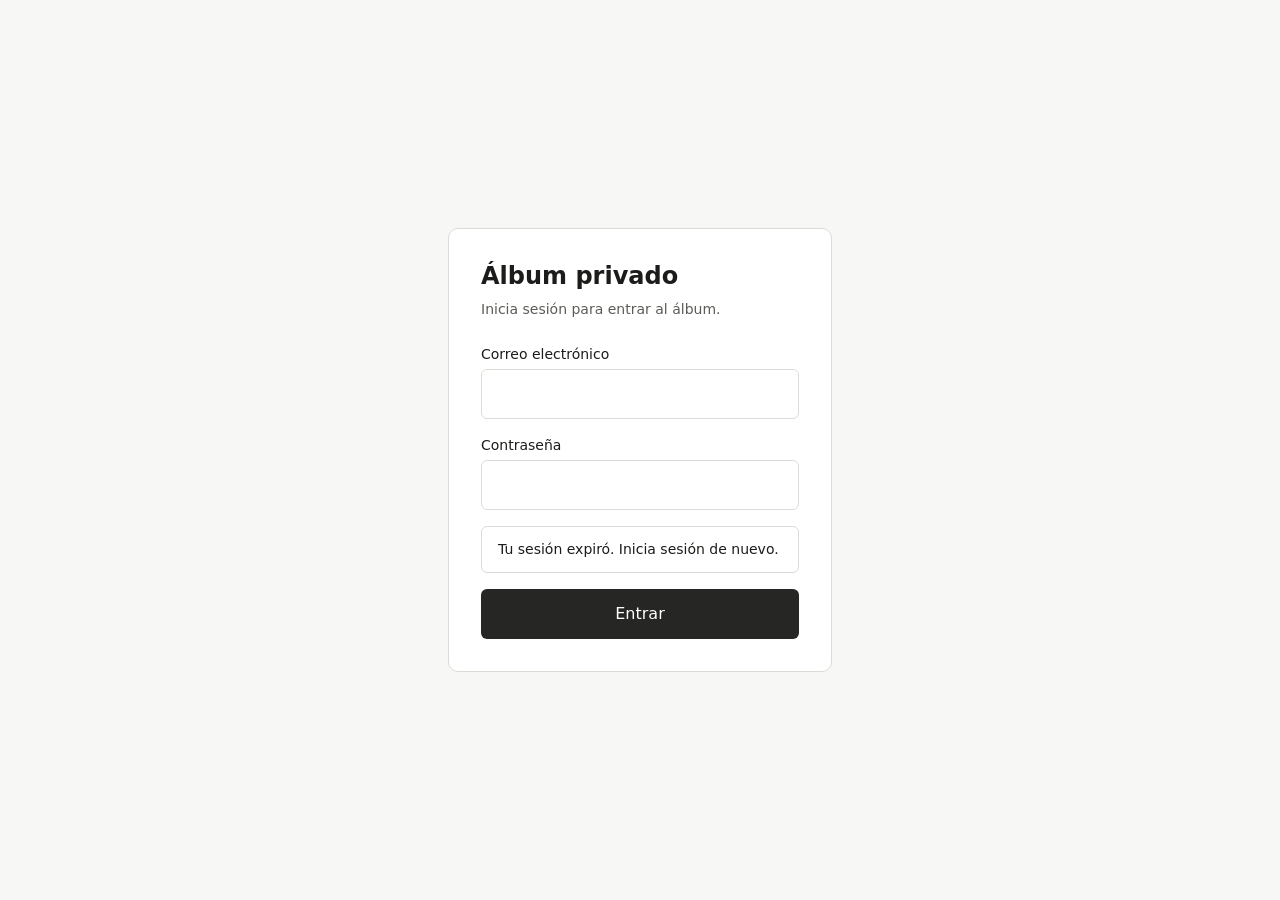
==== album.html @ 5a41624a "261112 Inicializacion del servidor, primera prueba publica." ====
<!DOCTYPE html>
<html lang="es">
  <head>
    <meta charset="UTF-8" />
    <meta name="viewport" content="width=device-width, initial-scale=1.0" />
    <meta name="robots" content="noindex, nofollow" />
    <meta name="referrer" content="no-referrer" />
    <!--
      Reemplaza https://TU-PROYECTO.supabase.co por la Project URL real de tu proyecto Supabase.
      Nota: <meta http-equiv="Content-Security-Policy"> no soporta directivas como frame-ancestors,
      report-uri ni sandbox; el control de embed en iframes requiere cabeceras HTTP del servidor.
    -->
    <meta
      http-equiv="Content-Security-Policy"
      content="default-src 'none'; script-src 'self'; style-src 'self'; img-src 'self' https://qarraqwopmytcnfwlcmv.supabase.co blob: data:; connect-src https://qarraqwopmytcnfwlcmv.supabase.co; font-src 'self'; form-action 'self'; base-uri 'self'; object-src 'none';"
    />
    <title>Álbum privado</title>
    <link rel="stylesheet" href="css/base.css" />
    <script src="js/vendor/supabase.js" defer></script>
    <script type="module" src="js/gallery.js"></script>
  </head>
  <body>
    <!-- Oculto por defecto hasta verificar sesión; la seguridad real la impone RLS en Supabase. -->
    <div id="album-shell" class="album-shell" hidden>
      <header class="site-header">
        <div class="site-header-inner">
          <h1 class="site-title">Álbum</h1>
          <button id="logout-button" type="button" class="btn btn-secondary">
            Cerrar sesión
          </button>
        </div>

        <nav id="section-nav" class="section-nav" aria-label="Secciones del álbum" hidden>
          <ul id="section-nav-list" class="section-nav-list"></ul>
        </nav>
      </header>

      <main class="album-main">
        <div id="album-status-bar" class="album-status-bar" hidden>
          <p
            id="album-status"
            class="status-message"
            role="status"
            aria-live="polite"
            aria-atomic="true"
          ></p>
          <button id="retry-button" type="button" class="btn btn-secondary" hidden>
            Reintentar
          </button>
        </div>

        <div id="album-sections" class="album-sections"></div>
      </main>

      <footer class="site-footer">
        <p>Álbum privado</p>
      </footer>
    </div>

    <dialog id="lightbox" class="lightbox" aria-label="Visor de foto">
      <div id="lightbox-shell" class="lightbox-shell">
        <div class="lightbox-topbar">
          <p id="lightbox-counter" class="lightbox-counter" aria-live="polite"></p>
          <button
            id="lightbox-close"
            type="button"
            class="btn btn-lightbox"
            aria-label="Cerrar visor"
          >
            Cerrar
          </button>
        </div>

        <div id="lightbox-stage" class="lightbox-stage">
          <figure class="lightbox-figure">
            <p id="lightbox-loading" class="lightbox-loading" hidden>Cargando foto…</p>
            <img id="lightbox-image" class="lightbox-image" alt="" hidden />
            <figcaption id="lightbox-caption" class="lightbox-caption" hidden></figcaption>
          </figure>
        </div>

        <div class="lightbox-controls">
          <button
            id="lightbox-prev"
            type="button"
            class="btn btn-lightbox"
            aria-label="Foto anterior"
          >
            Anterior
          </button>
          <button
            id="lightbox-next"
            type="button"
            class="btn btn-lightbox"
            aria-label="Foto siguiente"
          >
            Siguiente
          </button>
        </div>
      </div>
    </dialog>
  </body>
</html>
---- css/base.css ----
/* Variables de diseño pensadas para personalizar la estética sin tocar la estructura */
:root {
  --color-bg: #f7f7f5;
  --color-surface: #ffffff;
  --color-text: #1c1c1a;
  --color-text-muted: #5c5c57;
  --color-border: #dcdcd6;
  --color-accent: #262624;
  --color-accent-text: #ffffff;
  --color-error: #9e1c1c;
  --color-error-bg: #fdf2f2;
  --color-error-border: #f2c6c6;
  --color-focus: #1d4ed8;
  --color-backdrop: rgba(15, 15, 14, 0.88);

  --font-sans: system-ui, -apple-system, BlinkMacSystemFont, "Segoe UI", Roboto, sans-serif;
  --text-sm: 0.875rem;
  --text-base: 1rem;
  --text-lg: 1.25rem;
  --text-xl: 1.5rem;

  --space-1: 0.25rem;
  --space-2: 0.5rem;
  --space-3: 0.75rem;
  --space-4: 1rem;
  --space-5: 1.5rem;
  --space-6: 2rem;

  --radius-sm: 0.375rem;
  --radius-md: 0.625rem;
  --max-width: 72rem;
  --transition-fast: 150ms ease;
}

*,
*::before,
*::after {
  box-sizing: border-box;
}

[hidden] {
  display: none !important;
}

html {
  font-family: var(--font-sans);
  font-size: 100%;
  line-height: 1.5;
  color: var(--color-text);
  background-color: var(--color-bg);
  -webkit-text-size-adjust: 100%;
}

body {
  margin: 0;
  min-height: 100dvh;
  display: flex;
  flex-direction: column;
}

img {
  display: block;
  max-width: 100%;
  height: auto;
}

button,
input {
  font: inherit;
  color: inherit;
}

:focus-visible {
  outline: 2px solid var(--color-focus);
  outline-offset: 2px;
}

.sr-only {
  position: absolute;
  width: 1px;
  height: 1px;
  padding: 0;
  margin: -1px;
  overflow: hidden;
  clip: rect(0, 0, 0, 0);
  white-space: nowrap;
  border: 0;
}

/* Botones base */
.btn {
  display: inline-flex;
  align-items: center;
  justify-content: center;
  gap: var(--space-2);
  padding: var(--space-3) var(--space-4);
  border: 1px solid transparent;
  border-radius: var(--radius-sm);
  font-weight: 500;
  cursor: pointer;
  transition: opacity var(--transition-fast), background-color var(--transition-fast);
}

.btn:disabled {
  opacity: 0.65;
  cursor: not-allowed;
}

.btn-primary {
  background-color: var(--color-accent);
  color: var(--color-accent-text);
}

.btn-primary:hover:not(:disabled) {
  opacity: 0.9;
}

.btn-secondary {
  background-color: var(--color-surface);
  border-color: var(--color-border);
  color: var(--color-text);
}

.btn-secondary:hover:not(:disabled) {
  background-color: var(--color-bg);
}

/* Mensajes de estado y error */
.status-message {
  margin: 0;
  padding: var(--space-3) var(--space-4);
  border-radius: var(--radius-sm);
  font-size: var(--text-sm);
  border: 1px solid var(--color-border);
  background-color: var(--color-surface);
}

.status-message.is-error {
  color: var(--color-error);
  background-color: var(--color-error-bg);
  border-color: var(--color-error-border);
}

/* Vista de login */
.login-page {
  flex: 1;
  display: grid;
  place-items: center;
  padding: var(--space-4);
}

.login-card {
  width: 100%;
  max-width: 24rem;
  padding: var(--space-6);
  background-color: var(--color-surface);
  border: 1px solid var(--color-border);
  border-radius: var(--radius-md);
}

.login-header {
  margin-bottom: var(--space-5);
}

.login-header h1 {
  margin: 0 0 var(--space-2);
  font-size: var(--text-xl);
  line-height: 1.25;
}

.login-header p {
  margin: 0;
  font-size: var(--text-sm);
  color: var(--color-text-muted);
}

.login-form {
  display: flex;
  flex-direction: column;
  gap: var(--space-4);
}

.field {
  display: flex;
  flex-direction: column;
  gap: var(--space-1);
}

.field label {
  font-size: var(--text-sm);
  font-weight: 500;
}

.field input {
  width: 100%;
  padding: var(--space-3);
  border: 1px solid var(--color-border);
  border-radius: var(--radius-sm);
  background-color: var(--color-surface);
}

/* Cabecera y navegación del álbum */
.album-shell {
  flex: 1;
  display: flex;
  flex-direction: column;
}

.site-header {
  background-color: var(--color-surface);
  border-bottom: 1px solid var(--color-border);
}

.site-header-inner {
  width: 100%;
  max-width: var(--max-width);
  margin: 0 auto;
  padding: var(--space-4);
  display: flex;
  flex-wrap: wrap;
  align-items: center;
  justify-content: space-between;
  gap: var(--space-3);
}

.site-title {
  margin: 0;
  font-size: var(--text-xl);
  line-height: 1.2;
}

.section-nav {
  width: 100%;
  max-width: var(--max-width);
  margin: 0 auto;
  padding: 0 var(--space-4) var(--space-3);
}

.section-nav-list {
  list-style: none;
  margin: 0;
  padding: 0;
  display: flex;
  flex-wrap: wrap;
  gap: var(--space-2);
}

.section-nav-link {
  display: inline-block;
  padding: var(--space-1) var(--space-3);
  border: 1px solid var(--color-border);
  border-radius: var(--radius-sm);
  font-size: var(--text-sm);
  color: var(--color-text);
  text-decoration: none;
  background-color: var(--color-bg);
}

.section-nav-link:hover {
  border-color: var(--color-text-muted);
}

/* Contenido principal de galería */
.album-main {
  flex: 1;
  width: 100%;
  max-width: var(--max-width);
  margin: 0 auto;
  padding: var(--space-5) var(--space-4) var(--space-6);
}

.album-status-bar {
  display: flex;
  flex-wrap: wrap;
  align-items: center;
  justify-content: space-between;
  gap: var(--space-3);
  margin-bottom: var(--space-5);
}

.album-sections {
  display: flex;
  flex-direction: column;
  gap: var(--space-6);
}

.album-section-title {
  margin: 0 0 var(--space-4);
  font-size: var(--text-lg);
  line-height: 1.3;
}

.section-empty {
  margin: 0;
  font-size: var(--text-sm);
  color: var(--color-text-muted);
}

.photo-grid {
  list-style: none;
  margin: 0;
  padding: 0;
  display: grid;
  grid-template-columns: repeat(auto-fill, minmax(9.5rem, 1fr));
  gap: var(--space-2);
}

@media (min-width: 40rem) {
  .photo-grid {
    grid-template-columns: repeat(auto-fill, minmax(13rem, 1fr));
    gap: var(--space-4);
  }
}

.photo-trigger {
  display: block;
  width: 100%;
  padding: 0;
  border: 0;
  border-radius: var(--radius-sm);
  overflow: hidden;
  background-color: var(--color-border);
  aspect-ratio: 4 / 3;
  cursor: pointer;
}

.photo-thumb {
  width: 100%;
  height: 100%;
  object-fit: cover;
  transition: transform var(--transition-fast);
}

.photo-trigger:hover .photo-thumb {
  transform: scale(1.02);
}

.site-footer {
  width: 100%;
  max-width: var(--max-width);
  margin: 0 auto;
  padding: var(--space-4);
  font-size: var(--text-sm);
  color: var(--color-text-muted);
  border-top: 1px solid var(--color-border);
}

/* Lightbox con <dialog> */
dialog.lightbox {
  width: 100%;
  max-width: 100%;
  height: 100%;
  max-height: 100%;
  margin: 0;
  padding: 0;
  border: 0;
  background: transparent;
  color: #ffffff;
}

dialog.lightbox[open] {
  display: flex;
  flex-direction: column;
}

dialog.lightbox::backdrop {
  background-color: var(--color-backdrop);
}

.lightbox-shell {
  flex: 1;
  min-height: 0;
  display: flex;
  flex-direction: column;
  padding: var(--space-3);
  gap: var(--space-3);
}

.lightbox-topbar {
  display: flex;
  align-items: center;
  justify-content: space-between;
  gap: var(--space-3);
}

.lightbox-counter {
  margin: 0;
  font-size: var(--text-sm);
}

.lightbox-stage {
  flex: 1;
  min-height: 0;
  display: grid;
  place-items: center;
  touch-action: pan-y;
}

.lightbox-figure {
  margin: 0;
  max-width: 100%;
  max-height: 100%;
  display: flex;
  flex-direction: column;
  align-items: center;
  justify-content: center;
  gap: var(--space-2);
}

.lightbox-image {
  max-width: 100%;
  max-height: calc(100dvh - 11rem);
  width: auto;
  height: auto;
  object-fit: contain;
  border-radius: var(--radius-sm);
}

.lightbox-caption {
  margin: 0;
  max-width: 42rem;
  text-align: center;
  font-size: var(--text-sm);
  color: #f3f3ef;
}

.lightbox-loading {
  margin: 0;
  font-size: var(--text-sm);
  color: #e4e4de;
}

.lightbox-controls {
  display: flex;
  align-items: center;
  justify-content: center;
  gap: var(--space-4);
}

.lightbox .btn-lightbox {
  min-width: 2.75rem;
  min-height: 2.75rem;
  background-color: rgba(255, 255, 255, 0.14);
  border-color: rgba(255, 255, 255, 0.28);
  color: #ffffff;
}

.lightbox .btn-lightbox:hover:not(:disabled) {
  background-color: rgba(255, 255, 255, 0.24);
}

@media (prefers-reduced-motion: reduce) {
  *,
  *::before,
  *::after {
    animation-duration: 0.01ms !important;
    animation-iteration-count: 1 !important;
    transition-duration: 0.01ms !important;
    scroll-behavior: auto !important;
  }
}
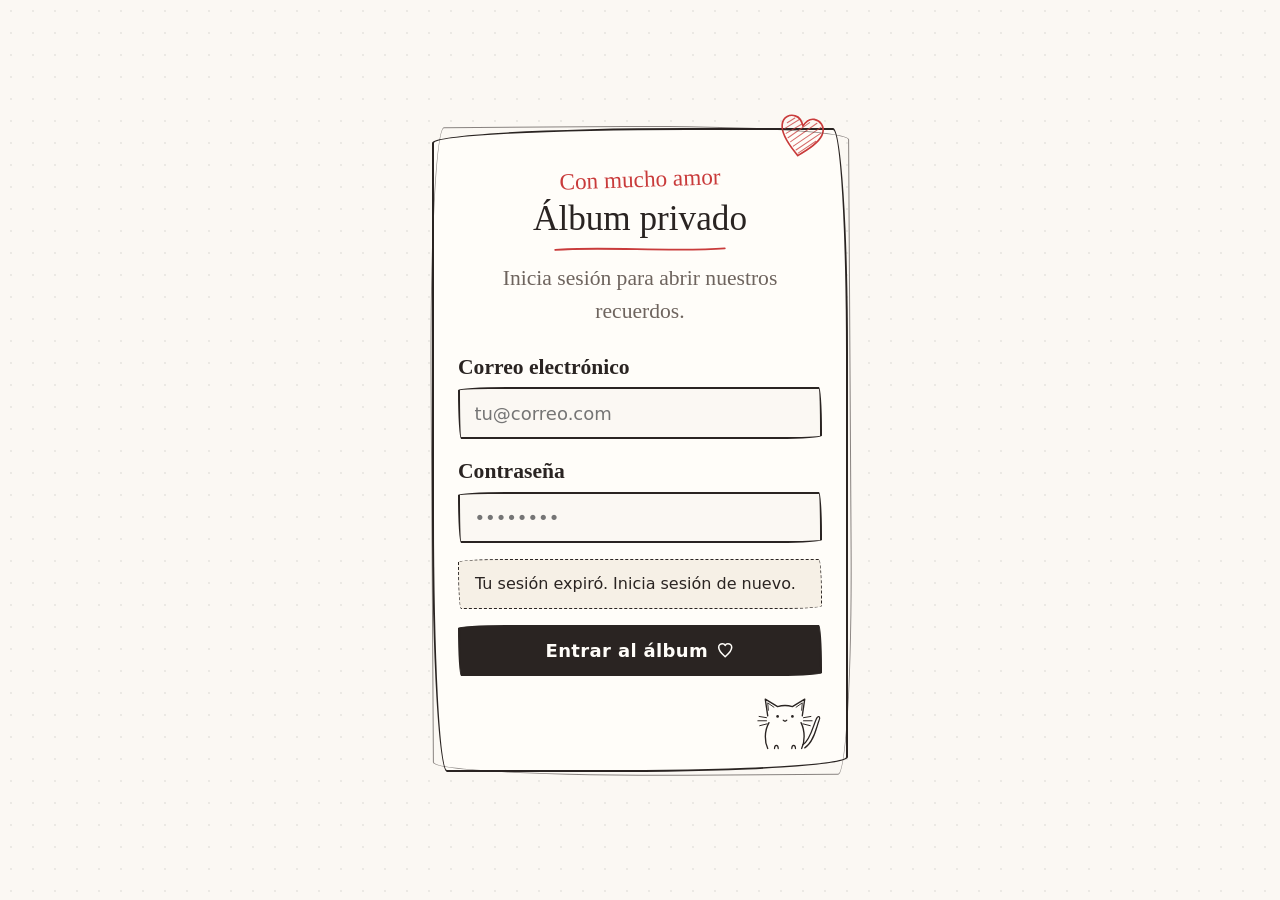
==== commit dff8bed1: "261112 Diseño general del proyecto terminado." ====
--- a/album.html
+++ b/album.html
@@ -6,57 +6,513 @@
     <meta name="robots" content="noindex, nofollow" />
     <meta name="referrer" content="no-referrer" />
     <!--
-      Reemplaza https://TU-PROYECTO.supabase.co por la Project URL real de tu proyecto Supabase.
       Nota: <meta http-equiv="Content-Security-Policy"> no soporta directivas como frame-ancestors,
       report-uri ni sandbox; el control de embed en iframes requiere cabeceras HTTP del servidor.
     -->
     <meta
       http-equiv="Content-Security-Policy"
-      content="default-src 'none'; script-src 'self'; style-src 'self'; img-src 'self' https://qarraqwopmytcnfwlcmv.supabase.co blob: data:; connect-src https://qarraqwopmytcnfwlcmv.supabase.co; font-src 'self'; form-action 'self'; base-uri 'self'; object-src 'none';"
+      content="default-src 'none'; script-src 'self'; style-src 'self' 'unsafe-inline' https://fonts.googleapis.com; img-src 'self' https://qarraqwopmytcnfwlcmv.supabase.co blob: data:; connect-src https://qarraqwopmytcnfwlcmv.supabase.co; font-src 'self' https://fonts.gstatic.com data:; form-action 'self'; base-uri 'self'; object-src 'none';"
     />
-    <title>Álbum privado</title>
+    <title>Con Amor para Catalina — Álbum privado</title>
+    <link rel="preconnect" href="https://fonts.googleapis.com" />
+    <link rel="preconnect" href="https://fonts.gstatic.com" crossorigin />
+    <link
+      href="https://fonts.googleapis.com/css2?family=Caveat:wght@500;600;700&family=Pacifico&family=Patrick+Hand&display=swap"
+      rel="stylesheet"
+    />
     <link rel="stylesheet" href="css/base.css" />
+    <link rel="shortcut icon" href="assets/Heart.ico" type="image/x-icon" />
     <script src="js/vendor/supabase.js" defer></script>
     <script type="module" src="js/gallery.js"></script>
   </head>
-  <body>
+  <body class="sketch-body">
     <!-- Oculto por defecto hasta verificar sesión; la seguridad real la impone RLS en Supabase. -->
     <div id="album-shell" class="album-shell" hidden>
-      <header class="site-header">
-        <div class="site-header-inner">
-          <h1 class="site-title">Álbum</h1>
-          <button id="logout-button" type="button" class="btn btn-secondary">
-            Cerrar sesión
-          </button>
+      <!-- =====================================================================
+           1. PANTALLA DE BIENVENIDA / MENSAJE INTERACTIVO (Boceto Izquierdo)
+           Haz clic o toca en cualquier parte para lanzar corazones y avanzar
+           ===================================================================== -->
+      <section
+        id="welcome-screen"
+        class="welcome-screen"
+        role="button"
+        tabindex="0"
+        aria-label="Con Amor para Catalina. Presiona donde sea para continuar al álbum"
+      >
+        <div id="welcome-frame" class="welcome-frame sketch-box">
+          <!-- Capa de partículas para los corazones al hacer clic -->
+          <div id="welcome-fx-layer" class="welcome-fx-layer" aria-hidden="true"></div>
+
+          <!-- Corazón rojo dibujado a mano con rayitas (esquina superior derecha del boceto) -->
+          <div class="welcome-heart-top" aria-hidden="true">
+            <svg class="sketch-heart-svg" viewBox="0 0 90 85" fill="none" xmlns="http://www.w3.org/2000/svg">
+              <path
+                d="M45 74C41 69 10 48 9 27C8 14 19 7 30 9C38 11 43 18 45 24C47 18 53 9 62 9C72 9 81 17 80 29C79 49 49 69 45 74Z"
+                stroke="currentColor"
+                stroke-width="2.6"
+                stroke-linecap="round"
+                stroke-linejoin="round"
+              />
+              <path
+                d="M16 22L28 11M14 31L36 12M17 39L42 18M21 46L55 13M26 52L67 13M32 58L74 18M37 64L76 28M42 69L70 43"
+                stroke="currentColor"
+                stroke-width="1.7"
+                stroke-linecap="round"
+                opacity="0.8"
+              />
+            </svg>
+          </div>
+
+          <!-- Texto central romántico tal como en el boceto -->
+          <div class="welcome-message">
+            <p class="welcome-greeting">Con Amor para</p>
+            <h1 class="welcome-name">Catalina</h1>
+            <p class="welcome-prompt">
+              <span class="welcome-prompt-dot" aria-hidden="true">✦</span>
+              presiona donde sea
+              <span class="welcome-prompt-dot" aria-hidden="true">✦</span>
+            </p>
+          </div>
+
+          <!-- Gatito dibujado a mano en la esquina inferior derecha (fiel al boceto) -->
+          <div class="welcome-cat-wrapper" aria-hidden="true">
+            <svg class="welcome-cat-svg" viewBox="0 0 160 155" fill="none" xmlns="http://www.w3.org/2000/svg">
+              <!-- Oreja izquierda y cabeza y oreja derecha -->
+              <path
+                d="M38 62L33 24L60 41C70 38 84 38 94 41L121 24L116 62"
+                stroke="currentColor"
+                stroke-width="2.5"
+                stroke-linecap="round"
+                stroke-linejoin="round"
+              />
+              <!-- Trazo interior de las orejas -->
+              <path d="M40 50L38 33L52 43" stroke="currentColor" stroke-width="1.8" stroke-linecap="round" />
+              <path d="M114 50L116 33L102 43" stroke="currentColor" stroke-width="1.8" stroke-linecap="round" />
+              <!-- Mechoncito superior -->
+              <path d="M74 39L77 34L80 39" stroke="currentColor" stroke-width="1.8" stroke-linecap="round" />
+              <!-- Ojos expresivos -->
+              <circle class="cat-eye" cx="60" cy="63" r="3" fill="currentColor" />
+              <circle class="cat-eye" cx="94" cy="63" r="3" fill="currentColor" />
+              <!-- Mejillas sonrojadas sutiles -->
+              <ellipse class="cat-blush" cx="51" cy="70" rx="5" ry="2.8" />
+              <ellipse class="cat-blush" cx="103" cy="70" rx="5" ry="2.8" />
+              <!-- Nariz y boquita de gato -->
+              <path
+                d="M74 68L77 71L80 68"
+                stroke="currentColor"
+                stroke-width="2.2"
+                stroke-linecap="round"
+                stroke-linejoin="round"
+              />
+              <path
+                d="M71 73C73.5 76 77 75 77 71C77 75 80.5 76 83 73"
+                stroke="currentColor"
+                stroke-width="2"
+                stroke-linecap="round"
+              />
+              <path d="M77 75L77 80" stroke="currentColor" stroke-width="1.6" stroke-linecap="round" />
+              <!-- Bigotes izquierda -->
+              <path
+                d="M38 64L18 60M37 70L15 71M39 76L21 82"
+                stroke="currentColor"
+                stroke-width="1.9"
+                stroke-linecap="round"
+              />
+              <!-- Bigotes derecha -->
+              <path
+                d="M116 64L136 60M117 70L139 71M115 76L133 82"
+                stroke="currentColor"
+                stroke-width="1.9"
+                stroke-linecap="round"
+              />
+              <!-- Pechito peludo -->
+              <path
+                d="M66 86L72 90L77 85L82 90L88 86"
+                stroke="currentColor"
+                stroke-width="1.7"
+                stroke-linecap="round"
+                stroke-linejoin="round"
+              />
+              <!-- Contorno del cuerpo sentado -->
+              <path
+                d="M42 78C30 96 31 122 38 140"
+                stroke="currentColor"
+                stroke-width="2.5"
+                stroke-linecap="round"
+              />
+              <path
+                d="M112 78C122 96 121 122 114 140"
+                stroke="currentColor"
+                stroke-width="2.5"
+                stroke-linecap="round"
+              />
+              <!-- Patitas delanteras (arquitos como en el boceto) -->
+              <path
+                d="M52 140C53 128 63 128 64 140"
+                stroke="currentColor"
+                stroke-width="2.3"
+                stroke-linecap="round"
+              />
+              <path
+                d="M90 140C91 128 101 128 102 140"
+                stroke="currentColor"
+                stroke-width="2.3"
+                stroke-linecap="round"
+              />
+              <!-- Cola levantada y curva a la derecha -->
+              <g class="cat-tail">
+                <path
+                  d="M116 132C134 120 137 82 146 66C150 59 156 63 152 72C145 88 141 124 120 138"
+                  stroke="currentColor"
+                  stroke-width="2.4"
+                  stroke-linecap="round"
+                  stroke-linejoin="round"
+                />
+              </g>
+            </svg>
+          </div>
         </div>
-
-        <nav id="section-nav" class="section-nav" aria-label="Secciones del álbum" hidden>
-          <ul id="section-nav-list" class="section-nav-list"></ul>
-        </nav>
-      </header>
-
-      <main class="album-main">
-        <div id="album-status-bar" class="album-status-bar" hidden>
-          <p
-            id="album-status"
-            class="status-message"
-            role="status"
-            aria-live="polite"
-            aria-atomic="true"
-          ></p>
-          <button id="retry-button" type="button" class="btn btn-secondary" hidden>
-            Reintentar
-          </button>
-        </div>
-
-        <div id="album-sections" class="album-sections"></div>
-      </main>
-
-      <footer class="site-footer">
-        <p>Álbum privado</p>
-      </footer>
+      </section>
+
+      <!-- =====================================================================
+           2. VISTA PRINCIPAL (DASHBOARD + GALERÍA - Boceto Derecho)
+           ===================================================================== -->
+      <div id="dashboard-view" class="dashboard-view" hidden>
+        <header class="site-header">
+          <div class="site-header-inner">
+            <div class="site-brand">
+              <span class="site-brand-heart" aria-hidden="true">♥</span>
+              <h1 class="site-title">Con Amor para Catalina</h1>
+            </div>
+
+            <div class="site-header-actions">
+              <button
+                id="btn-reopen-welcome"
+                type="button"
+                class="btn btn-secondary sketch-btn btn-sm"
+                title="Volver a ver el mensaje de bienvenida"
+              >
+                <span>Portada</span>
+              </button>
+              <button id="logout-button" type="button" class="btn btn-secondary sketch-btn btn-sm">
+                Cerrar sesión
+              </button>
+            </div>
+          </div>
+
+          <nav id="section-nav" class="section-nav" aria-label="Secciones del álbum" hidden>
+            <ul id="section-nav-list" class="section-nav-list"></ul>
+          </nav>
+        </header>
+
+        <main class="album-main">
+          <!-- Barra de estado / error -->
+          <div id="album-status-bar" class="album-status-bar sketch-status" hidden>
+            <p
+              id="album-status"
+              class="status-message"
+              role="status"
+              aria-live="polite"
+              aria-atomic="true"
+            ></p>
+            <button id="retry-button" type="button" class="btn btn-secondary sketch-btn btn-sm" hidden>
+              Reintentar
+            </button>
+          </div>
+
+          <!-- MARCO PRINCIPAL DEL BOCETO (Contiene las 2 Cards de Fotos a la izquierda y la Carta a la derecha) -->
+          <section class="dashboard-sketch-frame sketch-box" aria-label="Resumen del álbum y carta">
+            <div class="dashboard-grid">
+              <!-- COLUMNA IZQUIERDA: 2 Cards verticales con Banners ("Nosotros" y "Abraham") -->
+              <div class="dashboard-cards-col">
+                <!-- CARD 1: "Nosotros" (Filtra Casados-repo) -->
+                <article
+                  id="card-nosotros"
+                  class="story-card sketch-card"
+                  tabindex="0"
+                  role="button"
+                  aria-label="Abrir fotos de Nosotros"
+                >
+                  <!-- Corazón rojo en la esquina superior derecha de la card "Nosotros" (igual al boceto) -->
+                  <div class="card-heart card-heart-top-right" aria-hidden="true">
+                    <svg class="sketch-heart-svg" viewBox="0 0 80 75" fill="none">
+                      <path
+                        d="M40 66C37 62 10 43 9 24C8 12 18 6 27 8C34 9 38 16 40 21C42 16 47 8 55 8C64 8 72 15 71 26C70 44 43 62 40 66Z"
+                        stroke="currentColor"
+                        stroke-width="2.8"
+                        stroke-linecap="round"
+                        stroke-linejoin="round"
+                      />
+                      <path
+                        d="M16 20L26 11M14 29L33 12M17 36L38 18M21 42L49 14M26 47L60 13M31 53L67 18M36 58L68 27M40 62L63 40"
+                        stroke="currentColor"
+                        stroke-width="1.8"
+                        stroke-linecap="round"
+                      />
+                    </svg>
+                  </div>
+
+                  <header class="story-card-header">
+                    <h2 class="story-card-title">Nosotros</h2>
+                    <span id="count-nosotros" class="story-card-count">Cargando…</span>
+                  </header>
+
+                  <!-- Banner con miniatura aleatoria de Casados-repo y trazos diagonales del boceto -->
+                  <div class="story-banner-wrapper">
+                    <div class="story-banner-diagonal-lines" aria-hidden="true"></div>
+                    <div class="story-banner-frame">
+                      <img
+                        id="banner-img-nosotros"
+                        class="story-banner-img"
+                         alt="Recuerdo aleatorio de Nosotros"
+                        hidden
+                      />
+                      <div id="banner-placeholder-nosotros" class="story-banner-placeholder">
+                        <span>Cargando recuerdo…</span>
+                      </div>
+                    </div>
+                  </div>
+
+                  <footer class="story-card-footer">
+                    <span class="story-card-cta">Ver álbum Nosotros →</span>
+                    <button
+                      id="shuffle-nosotros"
+                      type="button"
+                      class="btn-shuffle-banner"
+                      title="Mostrar otra foto aleatoria de Nosotros"
+                      aria-label="Mostrar otra foto aleatoria de Nosotros"
+                    >
+                      ↻ Otra foto
+                    </button>
+                  </footer>
+                </article>
+
+                <!-- CARD 2: "Abraham" (Filtra Abraham-repo) -->
+                <article
+                  id="card-abraham"
+                  class="story-card sketch-card"
+                  tabindex="0"
+                  role="button"
+                  aria-label="Abrir fotos de Abraham"
+                >
+                  <!-- Corazón rojo en la esquina inferior derecha de la card "Abraham" (igual al boceto) -->
+                  <div class="card-heart card-heart-bottom-right" aria-hidden="true">
+                    <svg class="sketch-heart-svg" viewBox="0 0 80 75" fill="none">
+                      <path
+                        d="M40 66C37 62 10 43 9 24C8 12 18 6 27 8C34 9 38 16 40 21C42 16 47 8 55 8C64 8 72 15 71 26C70 44 43 62 40 66Z"
+                        stroke="currentColor"
+                        stroke-width="2.8"
+                        stroke-linecap="round"
+                        stroke-linejoin="round"
+                      />
+                      <path
+                        d="M16 20L26 11M14 29L33 12M17 36L38 18M21 42L49 14M26 47L60 13M31 53L67 18M36 58L68 27M40 62L63 40"
+                        stroke="currentColor"
+                        stroke-width="1.8"
+                        stroke-linecap="round"
+                      />
+                    </svg>
+                  </div>
+
+                  <header class="story-card-header">
+                    <h2 class="story-card-title">Abraham</h2>
+                    <span id="count-abraham" class="story-card-count">Cargando…</span>
+                  </header>
+
+                  <!-- Banner con miniatura aleatoria de Abraham-repo y trazos diagonales del boceto -->
+                  <div class="story-banner-wrapper">
+                    <div class="story-banner-diagonal-lines" aria-hidden="true"></div>
+                    <div class="story-banner-frame">
+                      <img
+                        id="banner-img-abraham"
+                        class="story-banner-img"
+                        alt="Recuerdo aleatorio de Abraham"
+                        hidden
+                      />
+                      <div id="banner-placeholder-abraham" class="story-banner-placeholder">
+                        <span>Cargando recuerdo…</span>
+                      </div>
+                    </div>
+                  </div>
+
+                  <footer class="story-card-footer">
+                    <span class="story-card-cta">Ver álbum Abraham →</span>
+                    <button
+                      id="shuffle-abraham"
+                      type="button"
+                      class="btn-shuffle-banner"
+                      title="Mostrar otra foto aleatoria de Abraham"
+                      aria-label="Mostrar otra foto aleatoria de Abraham"
+                    >
+                      ↻ Otra foto
+                    </button>
+                  </footer>
+                </article>
+              </div>
+
+              <!-- COLUMNA DERECHA (En móvil aparece PRIMERA arriba): Card de "Carta a Mano" -->
+              <aside class="dashboard-letter-col" aria-labelledby="letter-heading">
+                <div id="card-letter" class="letter-card sketch-card">
+                  <div class="letter-pin-doodle" aria-hidden="true">
+                    <svg width="36" height="18" viewBox="0 0 36 18" fill="none">
+                      <path
+                        d="M3 14C11 4 25 4 33 14"
+                        stroke="currentColor"
+                        stroke-width="2"
+                        stroke-linecap="round"
+                      />
+                    </svg>
+                  </div>
+
+                  <!-- =========================================================
+                       TEXTO DE LA CARTA A MANO (Edita el texto aquí cuando gustes)
+                       ========================================================= -->
+                  <div class="letter-paper">
+                    <h2 id="letter-heading" class="letter-title">Para ti, mi amor:</h2>
+                    <div class="letter-body">
+                      <p>
+                        Hola mi amor, con mucho cariño le prepare este album de fotos para que
+                        los recuerdos no se pierdan nunca y pueda revivirlos cada vez que quiera.
+                        Espero que le guste y que lo disfrute, porque lo hice con todo mi amor para usted.
+                      </p>
+                      <p>
+                        Sinceramente no soy muy bueno con las palabras, tampoco con las manos, pero
+                        aqui hice mi mejor esfuerzo para tenerle un presente aunque sea a mi manera.
+                        De todo corazon mi vida, una vez mas le digo que la amo y que usted es lo mejor que me ha pasado en la vida.  
+                      </p>
+                    </div>
+                  </div>
+
+                  <!-- Pie de la carta: ilustración del muñequito sosteniendo un corazón (del boceto) + botón "Ver todas" -->
+                  <div class="letter-footer">
+                    <div class="letter-doodle-figure" aria-hidden="true">
+                      <svg
+                        class="figure-heart-svg"
+                        viewBox="0 0 120 115"
+                        fill="none"
+                        xmlns="http://www.w3.org/2000/svg"
+                      >
+                        <!-- Corazón que sostiene en alto (izquierda superior, igual al boceto) -->
+                        <path
+                          class="doodle-held-heart"
+                          d="M34 45C31 41 14 29 14 17C14 10 20 6 26 7C30 8 33 12 34 16C36 12 39 7 44 7C50 7 55 12 54 19C53 30 37 42 34 45Z"
+                          stroke="#c93b3b"
+                          stroke-width="2.3"
+                          stroke-linecap="round"
+                          stroke-linejoin="round"
+                        />
+                        <path
+                          d="M20 15L27 9M19 22L32 10M22 28L41 11M27 34L48 14M31 39L49 22"
+                          stroke="#c93b3b"
+                          stroke-width="1.5"
+                          stroke-linecap="round"
+                        />
+                        <!-- Cabeza inclinada con ternura -->
+                        <ellipse
+                          cx="74"
+                          cy="54"
+                          rx="16"
+                          ry="14"
+                          transform="rotate(-8 74 54)"
+                          stroke="currentColor"
+                          stroke-width="2.3"
+                        />
+                        <!-- Sonrisa y ojitos -->
+                        <circle cx="68" cy="52" r="1.6" fill="currentColor" />
+                        <circle cx="77" cy="50" r="1.6" fill="currentColor" />
+                        <path
+                          d="M69 58C71 61 75 60 77 57"
+                          stroke="currentColor"
+                          stroke-width="1.8"
+                          stroke-linecap="round"
+                        />
+                        <!-- Brazos levantados entregando el corazón -->
+                        <path
+                          d="M65 66L38 48M68 71L44 47"
+                          stroke="currentColor"
+                          stroke-width="2.2"
+                          stroke-linecap="round"
+                        />
+                        <!-- Torso y piernas (como en el boceto) -->
+                        <path
+                          d="M72 68L68 88M68 88L54 106M68 88L82 106"
+                          stroke="currentColor"
+                          stroke-width="2.3"
+                          stroke-linecap="round"
+                          stroke-linejoin="round"
+                        />
+                      </svg>
+                    </div>
+
+                    <button id="btn-view-all" type="button" class="btn btn-primary sketch-btn btn-view-all">
+                      <span>Bajar a ver mas</span>
+                      <svg class="btn-heart-icon" viewBox="0 0 24 24" fill="none" aria-hidden="true">
+                        <path
+                          d="M12 20.5C10.5 19 3.5 13.8 3.5 8.2C3.5 5.2 6 3.5 8.5 3.5C10.2 3.5 11.4 4.5 12 5.8C12.6 4.5 13.8 3.5 15.5 3.5C18 3.5 20.5 5.2 20.5 8.2C20.5 13.8 13.5 19 12 20.5Z"
+                          stroke="currentColor"
+                          stroke-width="2"
+                          stroke-linecap="round"
+                          stroke-linejoin="round"
+                        />
+                      </svg>
+                    </button>
+                  </div>
+                </div>
+              </aside>
+            </div>
+          </section>
+
+          <!-- =====================================================================
+               3. SECCIÓN DE GALERÍA COMPLETA Y FILTRADA
+               ===================================================================== -->
+          <section id="gallery-view" class="gallery-view" aria-label="Galería de fotos">
+            <div class="gallery-toolbar sketch-box-subtle">
+              <div class="gallery-filter-group" role="tablist" aria-label="Filtrar fotos por álbum">
+                <button
+                  type="button"
+                  class="filter-pill is-active"
+                  data-filter="all"
+                  role="tab"
+                  aria-selected="true"
+                >
+                  ♥ Todas las fotos
+                </button>
+                <button
+                  type="button"
+                  class="filter-pill"
+                  data-filter="nosotros"
+                  role="tab"
+                  aria-selected="false"
+                >
+                  Nosotros
+                </button>
+                <button
+                  type="button"
+                  class="filter-pill"
+                  data-filter="abraham"
+                  role="tab"
+                  aria-selected="false"
+                >
+                  Abraham
+                </button>
+              </div>
+
+              <button id="btn-back-top" type="button" class="btn-link-sketch">
+                ↑ Subir a la carta
+              </button>
+            </div>
+
+            <div id="album-sections" class="album-sections"></div>
+          </section>
+        </main>
+
+        <footer class="site-footer">
+          <p>Hecho a mano con todo mi amor para Catalina ♥</p>
+        </footer>
+      </div>
     </div>
 
+    <!-- Visor de fotos a pantalla completa (Lightbox) -->
     <dialog id="lightbox" class="lightbox" aria-label="Visor de foto">
       <div id="lightbox-shell" class="lightbox-shell">
         <div class="lightbox-topbar">
@@ -64,10 +520,10 @@
           <button
             id="lightbox-close"
             type="button"
-            class="btn btn-lightbox"
+            class="btn btn-lightbox sketch-btn"
             aria-label="Cerrar visor"
           >
-            Cerrar
+            ✕ Cerrar
           </button>
         </div>
 
@@ -83,18 +539,18 @@
           <button
             id="lightbox-prev"
             type="button"
-            class="btn btn-lightbox"
+            class="btn btn-lightbox sketch-btn"
             aria-label="Foto anterior"
           >
-            Anterior
+            ← Anterior
           </button>
           <button
             id="lightbox-next"
             type="button"
-            class="btn btn-lightbox"
+            class="btn btn-lightbox sketch-btn"
             aria-label="Foto siguiente"
           >
-            Siguiente
+            Siguiente →
           </button>
         </div>
       </div>
--- a/css/base.css
+++ b/css/base.css
@@ -1,23 +1,44 @@
-/* Variables de diseño pensadas para personalizar la estética sin tocar la estructura */
+/* ==========================================================================
+   Variables de estilo — Estética Flat + Hand-Drawn (Boceto Artesanal Romántico)
+   Restricción: Sin box-shadow pesados ni relieves 3D (100% Flat & Sketch)
+   ========================================================================== */
 :root {
-  --color-bg: #f7f7f5;
-  --color-surface: #ffffff;
-  --color-text: #1c1c1a;
-  --color-text-muted: #5c5c57;
-  --color-border: #dcdcd6;
-  --color-accent: #262624;
-  --color-accent-text: #ffffff;
+  /* Paleta cálida de papel artesanal y tinta */
+  --color-bg: #fbf8f3;
+  --color-paper: #fffdf9;
+  --color-paper-warm: #f6f0e6;
+  --color-surface: #fffdf9;
+  --color-text: #2a2422;
+  --color-text-muted: #6e645e;
+  --color-border: #2a2422;
+  --color-border-soft: #dcd3c6;
+
+  /* Acentos románticos (corazón rojo del boceto) */
+  --color-heart: #c93b3b;
+  --color-heart-hover: #b02e2e;
+  --color-heart-soft: #fceaea;
+  --color-blush: #f4c2c2;
+
+  --color-accent: #2a2422;
+  --color-accent-text: #fffdf9;
   --color-error: #9e1c1c;
   --color-error-bg: #fdf2f2;
-  --color-error-border: #f2c6c6;
-  --color-focus: #1d4ed8;
-  --color-backdrop: rgba(15, 15, 14, 0.88);
-
-  --font-sans: system-ui, -apple-system, BlinkMacSystemFont, "Segoe UI", Roboto, sans-serif;
-  --text-sm: 0.875rem;
-  --text-base: 1rem;
-  --text-lg: 1.25rem;
-  --text-xl: 1.5rem;
+  --color-error-border: #e5a9a9;
+  --color-focus: #c93b3b;
+  --color-backdrop: rgba(32, 27, 25, 0.92);
+
+  /* Tipografías */
+  --font-primary: "Pacifico", cursive;
+  --font-hand: "Caveat", cursive;
+  --font-sans: "Patrick Hand", system-ui, -apple-system, BlinkMacSystemFont, "Segoe UI", sans-serif;
+
+  --text-xs: 0.85rem;
+  --text-sm: 1rem;
+  --text-base: 1.125rem;
+  --text-lg: 1.45rem;
+  --text-xl: 1.9rem;
+  --text-2xl: 2.6rem;
+  --text-3xl: 3.4rem;
 
   --space-1: 0.25rem;
   --space-2: 0.5rem;
@@ -25,13 +46,23 @@
   --space-4: 1rem;
   --space-5: 1.5rem;
   --space-6: 2rem;
-
-  --radius-sm: 0.375rem;
-  --radius-md: 0.625rem;
-  --max-width: 72rem;
-  --transition-fast: 150ms ease;
-}
-
+  --space-7: 2.75rem;
+
+  /* Bordes orgánicos trazados a mano */
+  --radius-sketch-1: 255px 15px 225px 15px / 15px 225px 15px 255px;
+  --radius-sketch-2: 15px 225px 15px 255px / 255px 15px 225px 15px;
+  --radius-sketch-btn: 185px 12px 165px 12px / 12px 165px 12px 185px;
+  --radius-sm: 0.4rem;
+  --radius-md: 0.65rem;
+
+  --max-width: 74rem;
+  --transition-fast: 180ms cubic-bezier(0.22, 1, 0.36, 1);
+  --transition-bounce: 280ms cubic-bezier(0.34, 1.56, 0.64, 1);
+}
+
+/* ==========================================================================
+   Reset y Base
+   ========================================================================== */
 *,
 *::before,
 *::after {
@@ -48,14 +79,20 @@
   line-height: 1.5;
   color: var(--color-text);
   background-color: var(--color-bg);
+  scroll-behavior: smooth;
   -webkit-text-size-adjust: 100%;
 }
 
-body {
+body.sketch-body {
   margin: 0;
   min-height: 100dvh;
   display: flex;
   flex-direction: column;
+  background-color: var(--color-bg);
+  /* Textura punteada plana muy sutil de cuaderno de dibujo */
+  background-image: radial-gradient(rgba(42, 36, 34, 0.075) 1px, transparent 1px);
+  background-size: 22px 22px;
+  overflow-x: hidden;
 }
 
 img {
@@ -71,8 +108,8 @@
 }
 
 :focus-visible {
-  outline: 2px solid var(--color-focus);
-  outline-offset: 2px;
+  outline: 2px dashed var(--color-focus);
+  outline-offset: 3px;
 }
 
 .sr-only {
@@ -87,61 +124,154 @@
   border: 0;
 }
 
-/* Botones base */
-.btn {
+/* ==========================================================================
+   Elementos de Estilo Boceto (Hand-Drawn / Flat, CERO box-shadow)
+   ========================================================================== */
+.sketch-box {
+  position: relative;
+  background-color: var(--color-paper);
+  border: 2px solid var(--color-border);
+  border-radius: var(--radius-sketch-1);
+  box-shadow: none;
+}
+
+/* Doble trazo orgánico en las esquinas (fiel al marco exterior del boceto) */
+.sketch-box::after {
+  content: "";
+  position: absolute;
+  inset: -4px -5px -6px -3px;
+  border: 1.5px solid var(--color-border);
+  border-radius: var(--radius-sketch-2);
+  opacity: 0.55;
+  pointer-events: none;
+  transform: rotate(-0.35deg);
+}
+
+.sketch-card {
+  position: relative;
+  background-color: var(--color-paper);
+  border: 2px solid var(--color-border);
+  border-radius: var(--radius-sketch-2);
+  box-shadow: none;
+  transition:
+    transform var(--transition-bounce),
+    border-color var(--transition-fast),
+    background-color var(--transition-fast);
+}
+
+.sketch-card::before {
+  content: "";
+  position: absolute;
+  inset: 3px;
+  border: 1px solid rgba(42, 36, 34, 0.18);
+  border-radius: var(--radius-sketch-1);
+  pointer-events: none;
+}
+
+.sketch-heart-svg {
+  width: 100%;
+  height: 100%;
+  color: var(--color-heart);
+  transition: transform var(--transition-bounce);
+}
+
+/* ==========================================================================
+   Botones Planos con Trazo a Mano y Micro-interacciones
+   ========================================================================== */
+.btn,
+.sketch-btn {
   display: inline-flex;
   align-items: center;
   justify-content: center;
   gap: var(--space-2);
-  padding: var(--space-3) var(--space-4);
-  border: 1px solid transparent;
-  border-radius: var(--radius-sm);
-  font-weight: 500;
+  padding: 0.6rem 1.25rem;
+  border: 2px solid var(--color-border);
+  border-radius: var(--radius-sketch-btn);
+  font-family: var(--font-sans);
+  font-size: var(--text-base);
+  font-weight: 600;
+  letter-spacing: 0.02em;
   cursor: pointer;
-  transition: opacity var(--transition-fast), background-color var(--transition-fast);
+  box-shadow: none;
+  text-decoration: none;
+  transition:
+    transform var(--transition-bounce),
+    background-color var(--transition-fast),
+    color var(--transition-fast),
+    border-color var(--transition-fast);
 }
 
 .btn:disabled {
-  opacity: 0.65;
+  opacity: 0.6;
   cursor: not-allowed;
 }
 
+.btn-sm {
+  padding: 0.35rem 0.9rem;
+  font-size: var(--text-sm);
+}
+
 .btn-primary {
-  background-color: var(--color-accent);
-  color: var(--color-accent-text);
+  background-color: var(--color-border);
+  color: var(--color-paper);
 }
 
 .btn-primary:hover:not(:disabled) {
-  opacity: 0.9;
+  background-color: var(--color-heart);
+  border-color: var(--color-heart);
+  transform: translateY(-2px) rotate(-1deg) scale(1.02);
+}
+
+.btn-primary:active:not(:disabled) {
+  transform: translateY(0) scale(0.97);
 }
 
 .btn-secondary {
-  background-color: var(--color-surface);
+  background-color: var(--color-paper);
   border-color: var(--color-border);
   color: var(--color-text);
 }
 
 .btn-secondary:hover:not(:disabled) {
-  background-color: var(--color-bg);
+  background-color: var(--color-heart-soft);
+  border-color: var(--color-heart);
+  color: var(--color-heart);
+  transform: translateY(-2px) rotate(1deg);
+}
+
+.btn-secondary:active:not(:disabled) {
+  transform: translateY(0) scale(0.97);
+}
+
+.btn-heart-icon {
+  width: 1.15rem;
+  height: 1.15rem;
+  transition: transform var(--transition-bounce);
+}
+
+.btn:hover .btn-heart-icon {
+  transform: scale(1.25) rotate(10deg);
 }
 
 /* Mensajes de estado y error */
 .status-message {
   margin: 0;
   padding: var(--space-3) var(--space-4);
-  border-radius: var(--radius-sm);
+  border-radius: var(--radius-sketch-btn);
   font-size: var(--text-sm);
-  border: 1px solid var(--color-border);
-  background-color: var(--color-surface);
+  border: 1.5px dashed var(--color-border);
+  background-color: var(--color-paper-warm);
 }
 
 .status-message.is-error {
   color: var(--color-error);
   background-color: var(--color-error-bg);
-  border-color: var(--color-error-border);
-}
-
-/* Vista de login */
+  border: 1.5px solid var(--color-error-border);
+}
+
+/* ==========================================================================
+   1. PANTALLA DE LOGIN (index.html)
+   ========================================================================== */
 .login-page {
   flex: 1;
   display: grid;
@@ -150,27 +280,62 @@
 }
 
 .login-card {
-  width: 100%;
-  max-width: 24rem;
-  padding: var(--space-6);
-  background-color: var(--color-surface);
-  border: 1px solid var(--color-border);
-  border-radius: var(--radius-md);
+  position: relative;
+  width: 100%;
+  max-width: 26rem;
+  padding: var(--space-6) var(--space-5) var(--space-5);
+  background-color: var(--color-paper);
+}
+
+.login-corner-heart {
+  position: absolute;
+  top: -18px;
+  right: 18px;
+  width: 54px;
+  height: 50px;
+  transform: rotate(10deg);
+  transition: transform var(--transition-bounce);
+}
+
+.login-card:hover .login-corner-heart {
+  transform: rotate(18deg) scale(1.12);
 }
 
 .login-header {
+  text-align: center;
   margin-bottom: var(--space-5);
 }
 
-.login-header h1 {
-  margin: 0 0 var(--space-2);
-  font-size: var(--text-xl);
-  line-height: 1.25;
-}
-
-.login-header p {
+.sketch-eyebrow {
+  display: block;
+  font-family: var(--font-hand);
+  font-size: 1.45rem;
+  color: var(--color-heart);
+  margin-bottom: 0.1rem;
+  transform: rotate(-2deg);
+}
+
+.login-title {
   margin: 0;
-  font-size: var(--text-sm);
+  font-family: var(--font-primary);
+  font-weight: 400;
+  font-size: 2.2rem;
+  line-height: 1.2;
+  color: var(--color-text);
+}
+
+.sketch-underline {
+  width: 11rem;
+  height: 0.65rem;
+  margin: 0.2rem auto 0.5rem;
+  display: block;
+  color: var(--color-heart);
+}
+
+.login-subtitle {
+  margin: 0;
+  font-family: var(--font-hand);
+  font-size: 1.35rem;
   color: var(--color-text-muted);
 }
 
@@ -187,35 +352,313 @@
 }
 
 .field label {
-  font-size: var(--text-sm);
-  font-weight: 500;
-}
-
-.field input {
-  width: 100%;
-  padding: var(--space-3);
-  border: 1px solid var(--color-border);
-  border-radius: var(--radius-sm);
-  background-color: var(--color-surface);
-}
-
-/* Cabecera y navegación del álbum */
+  font-family: var(--font-hand);
+  font-size: 1.35rem;
+  font-weight: 600;
+  color: var(--color-text);
+}
+
+.sketch-input {
+  width: 100%;
+  padding: 0.65rem 0.9rem;
+  border: 2px solid var(--color-border);
+  border-radius: var(--radius-sketch-btn);
+  background-color: var(--color-bg);
+  font-size: var(--text-base);
+  transition:
+    border-color var(--transition-fast),
+    background-color var(--transition-fast),
+    transform var(--transition-fast);
+}
+
+.sketch-input:hover {
+  background-color: var(--color-paper);
+}
+
+.sketch-input:focus {
+  outline: none;
+  border-color: var(--color-heart);
+  background-color: var(--color-paper);
+  transform: scale(1.01);
+}
+
+.login-cat-doodle {
+  display: flex;
+  justify-content: flex-end;
+  margin-top: var(--space-3);
+  margin-bottom: -0.6rem;
+}
+
+.sketch-cat-mini {
+  width: 74px;
+  height: 68px;
+  color: var(--color-text);
+  transition: transform var(--transition-bounce);
+}
+
+.login-card:hover .sketch-cat-mini {
+  transform: translateY(-3px) rotate(-3deg);
+}
+
+/* ==========================================================================
+   2. PANTALLA DE BIENVENIDA / MENSAJE INTERACTIVO (Boceto Izquierdo)
+   "Con Amor para Catalina — presiona donde sea" + corazón + gatito
+   ========================================================================== */
+.welcome-screen {
+  flex: 1;
+  min-height: 100dvh;
+  display: flex;
+  align-items: center;
+  justify-content: center;
+  padding: var(--space-4);
+  cursor: pointer;
+  user-select: none;
+  -webkit-tap-highlight-color: transparent;
+  transition:
+    opacity 420ms ease,
+    transform 420ms ease;
+}
+
+.welcome-screen.is-leaving {
+  opacity: 0;
+  transform: scale(0.98);
+  pointer-events: none;
+}
+
+.welcome-frame {
+  position: relative;
+  width: 100%;
+  max-width: 54rem;
+  min-height: clamp(23rem, 68dvh, 34rem);
+  padding: clamp(2rem, 6vw, 4rem);
+  display: flex;
+  flex-direction: column;
+  justify-content: center;
+  align-items: center;
+  transition:
+    transform var(--transition-bounce),
+    border-color var(--transition-fast);
+}
+
+.welcome-screen:hover .welcome-frame {
+  transform: rotate(-0.3deg) scale(1.005);
+}
+
+.welcome-screen:active .welcome-frame {
+  transform: scale(0.992);
+}
+
+/* Capa de corazones interactivos */
+.welcome-fx-layer {
+  position: absolute;
+  inset: 0;
+  border-radius: inherit;
+  pointer-events: none;
+  overflow: hidden;
+  z-index: 1;
+}
+
+/* Corazón dibujado en la esquina superior derecha tal como en guia-visual.png */
+.welcome-heart-top {
+  position: absolute;
+  top: clamp(1.25rem, 4vw, 2.5rem);
+  right: clamp(1.5rem, 6vw, 4rem);
+  width: clamp(56px, 9vw, 84px);
+  height: clamp(52px, 8.5vw, 78px);
+  z-index: 2;
+  transform: rotate(6deg);
+  animation: heartFloat 3.2s ease-in-out infinite;
+}
+
+.welcome-screen:hover .welcome-heart-top {
+  transform: rotate(14deg) scale(1.15);
+}
+
+/* Bloque de texto romántico central-izquierdo */
+.welcome-message {
+  position: relative;
+  z-index: 3;
+  text-align: center;
+  max-width: 34rem;
+  margin-right: clamp(0rem, 10vw, 6rem);
+  margin-bottom: clamp(3.5rem, 8vw, 1rem);
+}
+
+.welcome-greeting {
+  margin: 0 0 0.25rem;
+  font-family: var(--font-hand);
+  font-size: clamp(2rem, 5vw, 3.1rem);
+  font-weight: 600;
+  color: var(--color-text);
+  line-height: 1.1;
+  transform: rotate(-2deg);
+}
+
+.welcome-name {
+  margin: 0;
+  font-family: var(--font-primary);
+  font-weight: 400;
+  font-size: clamp(3rem, 8.5vw, 5.2rem);
+  line-height: 1.15;
+  color: var(--color-text);
+  letter-spacing: 0.01em;
+  transform: rotate(-1.5deg);
+  transition: color var(--transition-fast), transform var(--transition-bounce);
+}
+
+.welcome-screen:hover .welcome-name {
+  color: var(--color-heart);
+  transform: rotate(-2.5deg) scale(1.03);
+}
+
+.welcome-prompt {
+  margin: 1.35rem 0 0;
+  font-family: var(--font-hand);
+  font-size: clamp(1.35rem, 3.2vw, 1.75rem);
+  color: var(--color-text-muted);
+  display: inline-flex;
+  align-items: center;
+  gap: 0.5rem;
+  padding: 0.2rem 0.9rem;
+  border-bottom: 1.5px dashed var(--color-border-soft);
+  animation: promptPulse 2.2s ease-in-out infinite;
+}
+
+.welcome-prompt-dot {
+  color: var(--color-heart);
+  font-size: 1rem;
+}
+
+/* Gatito dibujado en la esquina inferior derecha (fiel al boceto) */
+.welcome-cat-wrapper {
+  position: absolute;
+  bottom: clamp(0.8rem, 3vw, 2rem);
+  right: clamp(1.2rem, 5vw, 3.5rem);
+  width: clamp(115px, 22vw, 175px);
+  height: clamp(110px, 21vw, 168px);
+  z-index: 2;
+  transition: transform var(--transition-bounce);
+}
+
+.welcome-cat-svg {
+  width: 100%;
+  height: 100%;
+  color: var(--color-text);
+}
+
+.cat-blush {
+  fill: var(--color-blush);
+  opacity: 0.65;
+  transition: opacity var(--transition-fast), transform var(--transition-fast);
+}
+
+.cat-tail {
+  transform-origin: 118px 132px;
+  animation: tailWag 3.6s ease-in-out infinite;
+}
+
+.welcome-screen:hover .welcome-cat-wrapper,
+.welcome-screen.is-excited .welcome-cat-wrapper {
+  transform: translateY(-6px) rotate(-3deg) scale(1.05);
+}
+
+.welcome-screen:hover .cat-blush,
+.welcome-screen.is-excited .cat-blush {
+  opacity: 1;
+}
+
+/* Partículas de corazones al hacer clic */
+.fx-heart-particle {
+  position: absolute;
+  pointer-events: none;
+  will-change: transform, opacity;
+  animation: heartBurstFly 950ms cubic-bezier(0.16, 1, 0.3, 1) forwards;
+}
+
+@keyframes heartFloat {
+  0%,
+  100% {
+    transform: translateY(0) rotate(6deg);
+  }
+  50% {
+    transform: translateY(-7px) rotate(11deg) scale(1.05);
+  }
+}
+
+@keyframes promptPulse {
+  0%,
+  100% {
+    opacity: 0.72;
+    transform: translateY(0);
+  }
+  50% {
+    opacity: 1;
+    transform: translateY(-3px);
+  }
+}
+
+@keyframes tailWag {
+  0%,
+  100% {
+    transform: rotate(0deg);
+  }
+  50% {
+    transform: rotate(7deg);
+  }
+}
+
+@keyframes heartBurstFly {
+  0% {
+    opacity: 1;
+    transform: translate(-50%, -50%) scale(0.3) rotate(0deg);
+  }
+  50% {
+    opacity: 1;
+  }
+  100% {
+    opacity: 0;
+    transform: translate(calc(-50% + var(--dx, 0px)), calc(-50% + var(--dy, -120px)))
+      scale(var(--scale, 1.3)) rotate(var(--rot, 18deg));
+  }
+}
+
+/* ==========================================================================
+   3. VISTA PRINCIPAL: CABECERA Y DASHBOARD (Boceto Derecho)
+   ========================================================================== */
 .album-shell {
   flex: 1;
   display: flex;
   flex-direction: column;
 }
 
+.dashboard-view {
+  flex: 1;
+  display: flex;
+  flex-direction: column;
+  animation: fadeInDashboard 450ms ease;
+}
+
+@keyframes fadeInDashboard {
+  from {
+    opacity: 0;
+    transform: translateY(8px);
+  }
+  to {
+    opacity: 1;
+    transform: translateY(0);
+  }
+}
+
 .site-header {
-  background-color: var(--color-surface);
-  border-bottom: 1px solid var(--color-border);
+  background-color: var(--color-paper);
+  border-bottom: 2px solid var(--color-border);
 }
 
 .site-header-inner {
   width: 100%;
   max-width: var(--max-width);
   margin: 0 auto;
-  padding: var(--space-4);
+  padding: 0.85rem var(--space-4);
   display: flex;
   flex-wrap: wrap;
   align-items: center;
@@ -223,10 +666,36 @@
   gap: var(--space-3);
 }
 
+.site-brand {
+  display: flex;
+  align-items: center;
+  gap: 0.55rem;
+}
+
+.site-brand-heart {
+  color: var(--color-heart);
+  font-size: 1.4rem;
+  line-height: 1;
+  display: inline-block;
+  transition: transform var(--transition-bounce);
+}
+
+.site-brand:hover .site-brand-heart {
+  transform: scale(1.25) rotate(-12deg);
+}
+
 .site-title {
   margin: 0;
-  font-size: var(--text-xl);
+  font-family: var(--font-primary);
+  font-weight: 400;
+  font-size: clamp(1.25rem, 3vw, 1.65rem);
   line-height: 1.2;
+}
+
+.site-header-actions {
+  display: flex;
+  align-items: center;
+  gap: var(--space-2);
 }
 
 .section-nav {
@@ -247,26 +716,32 @@
 
 .section-nav-link {
   display: inline-block;
-  padding: var(--space-1) var(--space-3);
-  border: 1px solid var(--color-border);
-  border-radius: var(--radius-sm);
+  padding: 0.25rem 0.75rem;
+  border: 1.5px solid var(--color-border);
+  border-radius: var(--radius-sketch-btn);
   font-size: var(--text-sm);
   color: var(--color-text);
   text-decoration: none;
   background-color: var(--color-bg);
+  transition: transform var(--transition-fast), background-color var(--transition-fast);
 }
 
 .section-nav-link:hover {
-  border-color: var(--color-text-muted);
-}
-
-/* Contenido principal de galería */
+  background-color: var(--color-heart-soft);
+  border-color: var(--color-heart);
+  transform: translateY(-1px);
+}
+
+/* Contenedor principal */
 .album-main {
   flex: 1;
   width: 100%;
   max-width: var(--max-width);
   margin: 0 auto;
   padding: var(--space-5) var(--space-4) var(--space-6);
+  display: flex;
+  flex-direction: column;
+  gap: var(--space-6);
 }
 
 .album-status-bar {
@@ -275,24 +750,521 @@
   align-items: center;
   justify-content: space-between;
   gap: var(--space-3);
-  margin-bottom: var(--space-5);
+}
+
+/* ==========================================================================
+   MARCO PRINCIPAL DEL BOCETO (2 Cards Izquierda + Carta a Mano Derecha)
+   Responsividad Mobile-First:
+   - En móvil: La Carta a Mano (.dashboard-letter-col) va PRIMERA (order: -1).
+   - En escritorio (>= 52rem): Las 2 Cards van a la izquierda y la Carta a la derecha.
+   ========================================================================== */
+.dashboard-sketch-frame {
+  padding: clamp(1.1rem, 3vw, 2.25rem);
+  background-color: var(--color-paper);
+}
+
+.dashboard-grid {
+  display: flex;
+  flex-direction: column;
+  gap: clamp(1.25rem, 2.5vw, 1.75rem);
+}
+
+/* ORDEN EN MÓVILES: La carta a mano aparece de primera en teléfonos */
+.dashboard-letter-col {
+  order: -1;
+  display: flex;
+  flex-direction: column;
+}
+
+.dashboard-cards-col {
+  order: 1;
+  display: grid;
+  grid-template-columns: 1fr;
+  gap: clamp(1.25rem, 2.5vw, 1.5rem);
+}
+
+/* En tablets medianas apilamos la carta arriba y las 2 cards de fotos en 2 columnas debajo */
+@media (min-width: 36rem) {
+  .dashboard-cards-col {
+    grid-template-columns: repeat(2, minmax(0, 1fr));
+  }
+}
+
+/* En escritorio (>= 52rem): Exactamente como el boceto derecho (Nosotros | Abraham | Carta) */
+@media (min-width: 52rem) {
+  .dashboard-grid {
+    display: grid;
+    grid-template-columns: 2fr 1.05fr;
+    align-items: stretch;
+  }
+
+  .dashboard-cards-col {
+    order: 1;
+    grid-template-columns: repeat(2, minmax(0, 1fr));
+  }
+
+  .dashboard-letter-col {
+    order: 2;
+  }
+}
+
+/* ==========================================================================
+   CARDS DE SECCIÓN CON BANNER ("Nosotros" y "Abraham")
+   ========================================================================== */
+.story-card {
+  display: flex;
+  flex-direction: column;
+  justify-content: space-between;
+  padding: var(--space-4) var(--space-4) var(--space-3);
+  min-height: clamp(21rem, 44vw, 29rem);
+  cursor: pointer;
+  background-color: var(--color-paper);
+}
+
+#card-nosotros:hover {
+  transform: translateY(-4px) rotate(-0.8deg);
+  border-color: var(--color-heart);
+}
+
+#card-abraham:hover {
+  transform: translateY(-4px) rotate(0.8deg);
+  border-color: var(--color-heart);
+}
+
+.story-card:active {
+  transform: translateY(0) scale(0.99);
+}
+
+/* Corazones decorativos en las esquinas exactas del boceto */
+.card-heart {
+  position: absolute;
+  width: 44px;
+  height: 41px;
+  z-index: 4;
+  pointer-events: none;
+  transition: transform var(--transition-bounce);
+}
+
+/* En "Nosotros": esquina superior derecha */
+.card-heart-top-right {
+  top: -15px;
+  right: -10px;
+  transform: rotate(12deg);
+}
+
+/* En "Abraham": esquina inferior derecha */
+.card-heart-bottom-right {
+  bottom: -14px;
+  right: -10px;
+  transform: rotate(-10deg);
+}
+
+.story-card:hover .card-heart-top-right {
+  transform: rotate(22deg) scale(1.18);
+}
+
+.story-card:hover .card-heart-bottom-right {
+  transform: rotate(-20deg) scale(1.18);
+}
+
+.story-card-header {
+  text-align: center;
+  margin-bottom: var(--space-3);
+}
+
+.story-card-title {
+  margin: 0;
+  font-family: var(--font-hand);
+  font-weight: 700;
+  font-size: clamp(2.1rem, 3.5vw, 2.65rem);
+  line-height: 1.1;
+  color: var(--color-text);
+  transition: color var(--transition-fast);
+}
+
+.story-card:hover .story-card-title {
+  color: var(--color-heart);
+}
+
+.story-card-count {
+  display: inline-block;
+  margin-top: 0.15rem;
+  font-family: var(--font-sans);
+  font-size: 0.9rem;
+  color: var(--color-text-muted);
+}
+
+/* Banner con trazos diagonales inspirados en el boceto y miniatura aleatoria */
+.story-banner-wrapper {
+  position: relative;
+  flex: 1;
+  display: flex;
+  align-items: center;
+  justify-content: center;
+  margin: var(--space-2) 0 var(--space-3);
+  padding: 0.6rem 0;
+}
+
+/* Líneas diagonales dibujadas como en el boceto que enmarcan el banner */
+.story-banner-diagonal-lines {
+  position: absolute;
+  inset: 0;
+  pointer-events: none;
+  z-index: 1;
+}
+
+.story-banner-diagonal-lines::before,
+.story-banner-diagonal-lines::after {
+  content: "";
+  position: absolute;
+  left: -4px;
+  right: -4px;
+  height: 2px;
+  background-color: var(--color-border);
+  transform: rotate(-11deg);
+  transition: transform var(--transition-bounce), background-color var(--transition-fast);
+}
+
+.story-banner-diagonal-lines::before {
+  top: 12%;
+}
+
+.story-banner-diagonal-lines::after {
+  bottom: 12%;
+}
+
+.story-card:hover .story-banner-diagonal-lines::before {
+  transform: rotate(-9deg) translateY(-3px);
+  background-color: var(--color-heart);
+}
+
+.story-card:hover .story-banner-diagonal-lines::after {
+  transform: rotate(-9deg) translateY(3px);
+  background-color: var(--color-heart);
+}
+
+.story-banner-frame {
+  position: relative;
+  z-index: 2;
+  width: 100%;
+  height: 100%;
+  min-height: 13.5rem;
+  max-height: 19rem;
+  aspect-ratio: 4 / 4.6;
+  border: 2px solid var(--color-border);
+  border-radius: var(--radius-sketch-1);
+  overflow: hidden;
+  background-color: var(--color-paper-warm);
+  display: flex;
+  align-items: center;
+  justify-content: center;
+  transform: rotate(-1.2deg);
+  transition: transform var(--transition-bounce), border-color var(--transition-fast);
+}
+
+#card-abraham .story-banner-frame {
+  transform: rotate(1.2deg);
+}
+
+.story-card:hover .story-banner-frame {
+  transform: rotate(0deg) scale(1.02);
+  border-color: var(--color-heart);
+}
+
+.story-banner-img {
+  width: 100%;
+  height: 100%;
+  object-fit: cover;
+  transition: transform 400ms ease;
+}
+
+.story-card:hover .story-banner-img {
+  transform: scale(1.05);
+}
+
+.story-banner-placeholder {
+  padding: var(--space-4);
+  text-align: center;
+  font-family: var(--font-hand);
+  font-size: 1.35rem;
+  color: var(--color-text-muted);
+}
+
+.story-card-footer {
+  display: flex;
+  align-items: center;
+  justify-content: space-between;
+  gap: var(--space-2);
+  padding-top: var(--space-2);
+  border-top: 1.5px dashed var(--color-border-soft);
+}
+
+.story-card-cta {
+  font-family: var(--font-hand);
+  font-size: 1.3rem;
+  font-weight: 600;
+  color: var(--color-text);
+  transition: color var(--transition-fast), transform var(--transition-fast);
+}
+
+.story-card:hover .story-card-cta {
+  color: var(--color-heart);
+  transform: translateX(3px);
+}
+
+.btn-shuffle-banner {
+  position: relative;
+  z-index: 3;
+  padding: 0.2rem 0.6rem;
+  border: 1.5px solid var(--color-border);
+  border-radius: var(--radius-sketch-btn);
+  background-color: var(--color-bg);
+  font-family: var(--font-sans);
+  font-size: 0.85rem;
+  cursor: pointer;
+  transition:
+    transform var(--transition-bounce),
+    background-color var(--transition-fast),
+    color var(--transition-fast),
+    border-color var(--transition-fast);
+}
+
+.btn-shuffle-banner:hover {
+  background-color: var(--color-heart-soft);
+  border-color: var(--color-heart);
+  color: var(--color-heart);
+  transform: rotate(-4deg) scale(1.06);
+}
+
+.btn-shuffle-banner:active {
+  transform: scale(0.94);
+}
+
+/* ==========================================================================
+   CARD DE "CARTA A MANO" (Columna Derecha en Escritorio / Primera en Móvil)
+   ========================================================================== */
+.letter-card {
+  flex: 1;
+  display: flex;
+  flex-direction: column;
+  justify-content: space-between;
+  padding: var(--space-5) var(--space-4) var(--space-4);
+  background-color: var(--color-paper);
+  min-height: clamp(22rem, 44vw, 29rem);
+}
+
+.letter-card:hover {
+  transform: translateY(-3px) rotate(0.4deg);
+  border-color: var(--color-border);
+}
+
+.letter-pin-doodle {
+  display: flex;
+  justify-content: center;
+  margin-top: -0.6rem;
+  margin-bottom: var(--space-2);
+  color: var(--color-heart);
+}
+
+/* Papel rayado estilo carta escrita a mano */
+.letter-paper {
+  flex: 1;
+  padding: 0.25rem 0.5rem 0.75rem;
+  background-image: repeating-linear-gradient(
+    to bottom,
+    transparent 0px,
+    transparent 29px,
+    var(--color-border-soft) 29px,
+    var(--color-border-soft) 30px
+  );
+  background-position: 0 0.4rem;
+}
+
+.letter-title {
+  margin: 0 0 0.55rem;
+  font-family: var(--font-primary);
+  font-weight: 400;
+  font-size: 1.55rem;
+  line-height: 30px;
+  color: var(--color-heart);
+}
+
+.letter-body {
+  font-family: var(--font-hand);
+  font-size: 1.42rem;
+  line-height: 30px;
+  color: var(--color-text);
+}
+
+.letter-body p {
+  margin: 0 0 30px;
+}
+
+.letter-body p:last-child {
+  margin-bottom: 0;
+}
+
+/* Pie de la carta con el muñequito sosteniendo el corazón + botón "Ver todas" */
+.letter-footer {
+  margin-top: var(--space-3);
+  padding-top: var(--space-2);
+  display: flex;
+  flex-direction: column;
+  align-items: center;
+  gap: var(--space-3);
+}
+
+.letter-doodle-figure {
+  width: 96px;
+  height: 92px;
+  color: var(--color-text);
+  transition: transform var(--transition-bounce);
+}
+
+.figure-heart-svg {
+  width: 100%;
+  height: 100%;
+}
+
+.doodle-held-heart {
+  transform-origin: 34px 26px;
+  animation: heldHeartPulse 2.4s ease-in-out infinite;
+}
+
+.letter-card:hover .letter-doodle-figure {
+  transform: translateY(-4px) rotate(-3deg) scale(1.06);
+}
+
+@keyframes heldHeartPulse {
+  0%,
+  100% {
+    transform: scale(1) rotate(0deg);
+  }
+  50% {
+    transform: scale(1.1) rotate(-5deg);
+  }
+}
+
+.btn-view-all {
+  width: 100%;
+  font-size: 1.15rem;
+  padding: 0.7rem 1.25rem;
+}
+
+/* ==========================================================================
+   4. SECCIÓN DE GALERÍA COMPLETA Y FILTROS
+   ========================================================================== */
+.gallery-view {
+  display: flex;
+  flex-direction: column;
+  gap: var(--space-5);
+  scroll-margin-top: 1.5rem;
+}
+
+.gallery-toolbar {
+  display: flex;
+  flex-wrap: wrap;
+  align-items: center;
+  justify-content: space-between;
+  gap: var(--space-3);
+  padding: var(--space-3) var(--space-4);
+  background-color: var(--color-paper);
+  border: 2px solid var(--color-border);
+  border-radius: var(--radius-sketch-btn);
+}
+
+.gallery-filter-group {
+  display: flex;
+  flex-wrap: wrap;
+  align-items: center;
+  gap: var(--space-2);
+}
+
+.filter-pill {
+  padding: 0.4rem 1rem;
+  border: 1.5px solid var(--color-border);
+  border-radius: var(--radius-sketch-btn);
+  background-color: var(--color-bg);
+  font-family: var(--font-hand);
+  font-size: 1.35rem;
+  font-weight: 700;
+  color: var(--color-text);
+  cursor: pointer;
+  transition:
+    transform var(--transition-bounce),
+    background-color var(--transition-fast),
+    color var(--transition-fast),
+    border-color var(--transition-fast);
+}
+
+.filter-pill:hover {
+  background-color: var(--color-heart-soft);
+  border-color: var(--color-heart);
+  transform: translateY(-2px) rotate(-1deg);
+}
+
+.filter-pill.is-active {
+  background-color: var(--color-heart);
+  border-color: var(--color-heart);
+  color: var(--color-paper);
+  transform: rotate(-1deg);
+}
+
+.btn-link-sketch {
+  background: none;
+  border: none;
+  padding: 0.25rem 0.5rem;
+  font-family: var(--font-hand);
+  font-size: 1.3rem;
+  font-weight: 600;
+  color: var(--color-text-muted);
+  cursor: pointer;
+  border-bottom: 1.5px dashed var(--color-border-soft);
+  transition: color var(--transition-fast), transform var(--transition-fast);
+}
+
+.btn-link-sketch:hover {
+  color: var(--color-heart);
+  border-bottom-color: var(--color-heart);
+  transform: translateY(-2px);
 }
 
 .album-sections {
   display: flex;
   flex-direction: column;
   gap: var(--space-6);
+}
+
+.album-section {
+  background-color: var(--color-paper);
+  border: 2px solid var(--color-border);
+  border-radius: var(--radius-sketch-1);
+  padding: clamp(1rem, 2.5vw, 1.75rem);
 }
 
 .album-section-title {
   margin: 0 0 var(--space-4);
-  font-size: var(--text-lg);
-  line-height: 1.3;
+  font-family: var(--font-primary);
+  font-weight: 400;
+  font-size: clamp(1.5rem, 3vw, 2rem);
+  line-height: 1.25;
+  color: var(--color-text);
+  display: flex;
+  align-items: center;
+  gap: 0.6rem;
+}
+
+.album-section-title::before {
+  content: "♥";
+  color: var(--color-heart);
+  font-family: var(--font-sans);
+  font-size: 1.2rem;
 }
 
 .section-empty {
   margin: 0;
-  font-size: var(--text-sm);
+  font-family: var(--font-hand);
+  font-size: 1.35rem;
   color: var(--color-text-muted);
 }
 
@@ -301,8 +1273,8 @@
   margin: 0;
   padding: 0;
   display: grid;
-  grid-template-columns: repeat(auto-fill, minmax(9.5rem, 1fr));
-  gap: var(--space-2);
+  grid-template-columns: repeat(auto-fill, minmax(9.25rem, 1fr));
+  gap: var(--space-3);
 }
 
 @media (min-width: 40rem) {
@@ -312,27 +1284,50 @@
   }
 }
 
+.photo-item {
+  display: flex;
+}
+
 .photo-trigger {
   display: block;
   width: 100%;
-  padding: 0;
-  border: 0;
-  border-radius: var(--radius-sm);
+  padding: 0.45rem 0.45rem 0.9rem;
+  border: 2px solid var(--color-border);
+  border-radius: var(--radius-sketch-2);
   overflow: hidden;
-  background-color: var(--color-border);
-  aspect-ratio: 4 / 3;
+  background-color: var(--color-bg);
+  aspect-ratio: 4 / 3.4;
   cursor: pointer;
+  box-shadow: none;
+  transition:
+    transform var(--transition-bounce),
+    border-color var(--transition-fast),
+    background-color var(--transition-fast);
+}
+
+.photo-item:nth-child(odd) .photo-trigger:hover {
+  transform: translateY(-4px) rotate(-1.5deg) scale(1.02);
+  border-color: var(--color-heart);
+  background-color: var(--color-paper);
+}
+
+.photo-item:nth-child(even) .photo-trigger:hover {
+  transform: translateY(-4px) rotate(1.5deg) scale(1.02);
+  border-color: var(--color-heart);
+  background-color: var(--color-paper);
+}
+
+.photo-trigger:active {
+  transform: scale(0.97);
 }
 
 .photo-thumb {
   width: 100%;
   height: 100%;
   object-fit: cover;
-  transition: transform var(--transition-fast);
-}
-
-.photo-trigger:hover .photo-thumb {
-  transform: scale(1.02);
+  border: 1.5px solid var(--color-border);
+  border-radius: 4px;
+  background-color: var(--color-paper-warm);
 }
 
 .site-footer {
@@ -340,12 +1335,16 @@
   max-width: var(--max-width);
   margin: 0 auto;
   padding: var(--space-4);
-  font-size: var(--text-sm);
+  text-align: center;
+  font-family: var(--font-hand);
+  font-size: 1.35rem;
   color: var(--color-text-muted);
-  border-top: 1px solid var(--color-border);
-}
-
-/* Lightbox con <dialog> */
+  border-top: 2px dashed var(--color-border-soft);
+}
+
+/* ==========================================================================
+   5. LIGHTBOX CON <dialog>
+   ========================================================================== */
 dialog.lightbox {
   width: 100%;
   max-width: 100%;
@@ -355,7 +1354,7 @@
   padding: 0;
   border: 0;
   background: transparent;
-  color: #ffffff;
+  color: var(--color-paper);
 }
 
 dialog.lightbox[open] {
@@ -385,7 +1384,8 @@
 
 .lightbox-counter {
   margin: 0;
-  font-size: var(--text-sm);
+  font-family: var(--font-hand);
+  font-size: 1.45rem;
 }
 
 .lightbox-stage {
@@ -413,21 +1413,24 @@
   width: auto;
   height: auto;
   object-fit: contain;
-  border-radius: var(--radius-sm);
+  border: 3px solid var(--color-paper);
+  border-radius: var(--radius-sketch-1);
 }
 
 .lightbox-caption {
   margin: 0;
   max-width: 42rem;
   text-align: center;
-  font-size: var(--text-sm);
-  color: #f3f3ef;
+  font-family: var(--font-hand);
+  font-size: 1.45rem;
+  color: var(--color-paper);
 }
 
 .lightbox-loading {
   margin: 0;
-  font-size: var(--text-sm);
-  color: #e4e4de;
+  font-family: var(--font-hand);
+  font-size: 1.5rem;
+  color: var(--color-paper);
 }
 
 .lightbox-controls {
@@ -438,15 +1441,17 @@
 }
 
 .lightbox .btn-lightbox {
-  min-width: 2.75rem;
+  min-width: 3rem;
   min-height: 2.75rem;
-  background-color: rgba(255, 255, 255, 0.14);
-  border-color: rgba(255, 255, 255, 0.28);
-  color: #ffffff;
+  background-color: rgba(255, 253, 249, 0.14);
+  border-color: rgba(255, 253, 249, 0.65);
+  color: var(--color-paper);
 }
 
 .lightbox .btn-lightbox:hover:not(:disabled) {
-  background-color: rgba(255, 255, 255, 0.24);
+  background-color: var(--color-heart);
+  border-color: var(--color-heart);
+  color: var(--color-paper);
 }
 
 @media (prefers-reduced-motion: reduce) {
